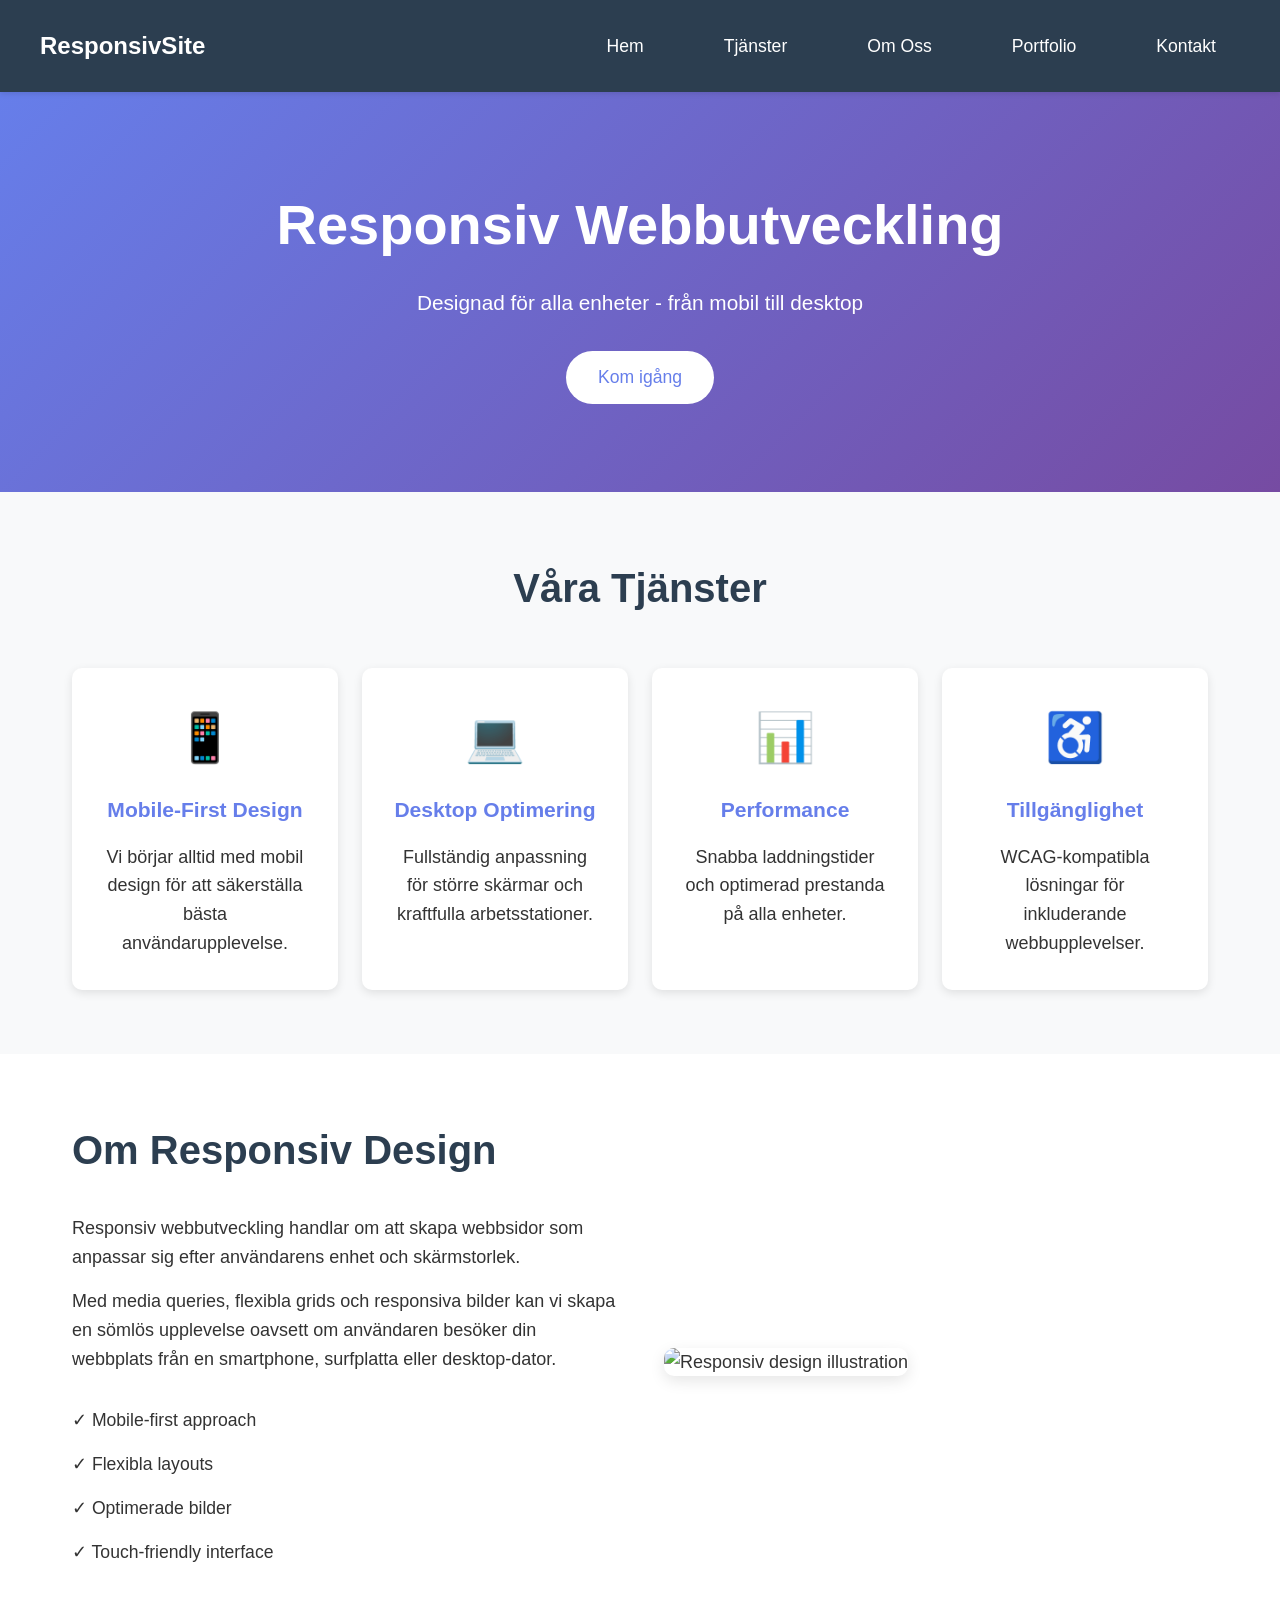
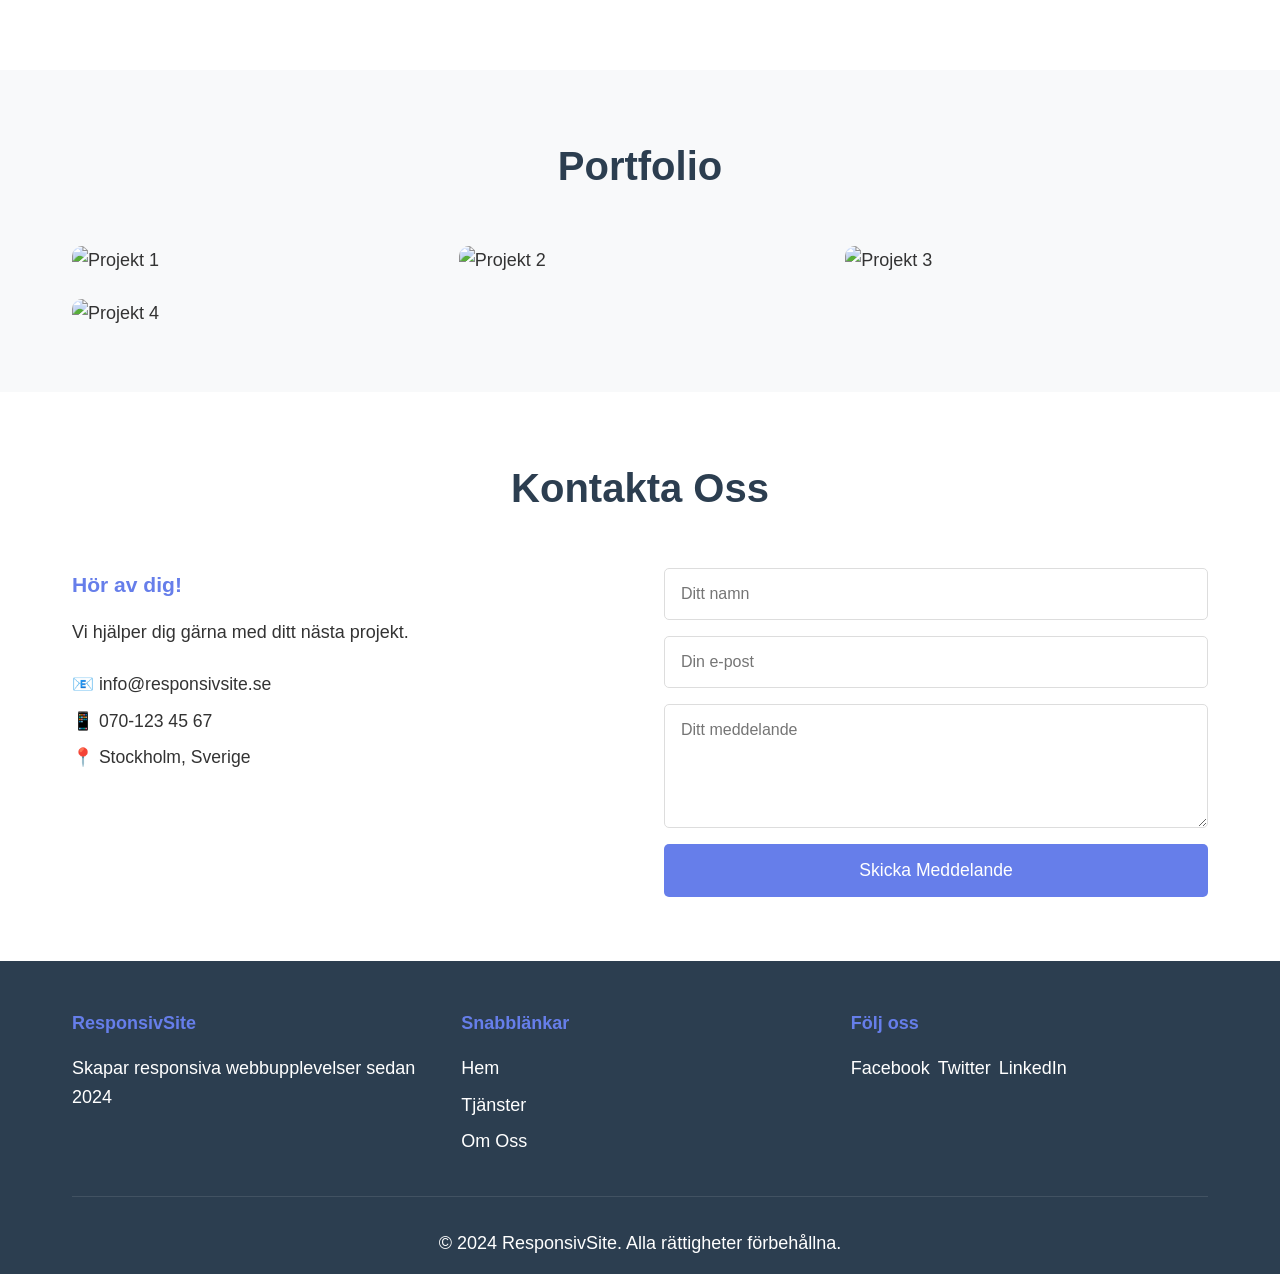
==== ovning5-responsiv-design/index.html @ 52dab15e "Add 5 complete HTML/CSS exercises for YH students Co-authored-by: NordinsProjekt <82381561+NordinsPr" ====
<!DOCTYPE html>
<html lang="sv">
<head>
    <meta charset="UTF-8">
    <meta name="viewport" content="width=device-width, initial-scale=1.0">
    <meta name="description" content="En responsiv webbsida byggd med mobile-first approach">
    <title>Responsiv Design Övning</title>
    <link rel="stylesheet" href="style.css">
</head>
<body>
    <!-- Skip to content för tillgänglighet -->
    <a href="#main-content" class="skip-link">Hoppa till huvudinnehåll</a>

    <!-- Responsiv Navigation -->
    <nav class="navbar">
        <div class="nav-container">
            <div class="nav-brand">ResponsivSite</div>
            
            <!-- Hamburger Menu Button -->
            <button class="hamburger" id="hamburger" aria-label="Toggle navigation">
                <span class="hamburger-line"></span>
                <span class="hamburger-line"></span>
                <span class="hamburger-line"></span>
            </button>

            <!-- Navigation Menu -->
            <ul class="nav-menu" id="nav-menu">
                <li><a href="#home">Hem</a></li>
                <li><a href="#services">Tjänster</a></li>
                <li><a href="#about">Om Oss</a></li>
                <li><a href="#portfolio">Portfolio</a></li>
                <li><a href="#contact">Kontakt</a></li>
            </ul>
        </div>
    </nav>

    <!-- Hero Section -->
    <section class="hero" id="home">
        <div class="hero-content">
            <h1>Responsiv Webbutveckling</h1>
            <p class="hero-text">Designad för alla enheter - från mobil till desktop</p>
            <button class="cta-button">Kom igång</button>
        </div>
    </section>

    <!-- Main Content -->
    <main id="main-content">
        <!-- Services Section -->
        <section class="services" id="services">
            <div class="container">
                <h2>Våra Tjänster</h2>
                <div class="services-grid">
                    <div class="service-card">
                        <div class="service-icon">📱</div>
                        <h3>Mobile-First Design</h3>
                        <p>Vi börjar alltid med mobil design för att säkerställa bästa användarupplevelse.</p>
                    </div>
                    <div class="service-card">
                        <div class="service-icon">💻</div>
                        <h3>Desktop Optimering</h3>
                        <p>Fullständig anpassning för större skärmar och kraftfulla arbetsstationer.</p>
                    </div>
                    <div class="service-card">
                        <div class="service-icon">📊</div>
                        <h3>Performance</h3>
                        <p>Snabba laddningstider och optimerad prestanda på alla enheter.</p>
                    </div>
                    <div class="service-card">
                        <div class="service-icon">♿</div>
                        <h3>Tillgänglighet</h3>
                        <p>WCAG-kompatibla lösningar för inkluderande webbupplevelser.</p>
                    </div>
                </div>
            </div>
        </section>

        <!-- About Section -->
        <section class="about" id="about">
            <div class="container">
                <div class="about-content">
                    <div class="about-text">
                        <h2>Om Responsiv Design</h2>
                        <p>Responsiv webbutveckling handlar om att skapa webbsidor som anpassar sig efter användarens enhet och skärmstorlek.</p>
                        <p>Med media queries, flexibla grids och responsiva bilder kan vi skapa en sömlös upplevelse oavsett om användaren besöker din webbplats från en smartphone, surfplatta eller desktop-dator.</p>
                        <ul class="feature-list">
                            <li>✓ Mobile-first approach</li>
                            <li>✓ Flexibla layouts</li>
                            <li>✓ Optimerade bilder</li>
                            <li>✓ Touch-friendly interface</li>
                        </ul>
                    </div>
                    <div class="about-image">
                        <img src="https://via.placeholder.com/600x400/667eea/ffffff?text=Responsiv+Design" alt="Responsiv design illustration">
                    </div>
                </div>
            </div>
        </section>

        <!-- Portfolio/Gallery Section -->
        <section class="portfolio" id="portfolio">
            <div class="container">
                <h2>Portfolio</h2>
                <div class="portfolio-grid">
                    <div class="portfolio-item">
                        <img src="https://via.placeholder.com/400x300/3498db/ffffff?text=Projekt+1" alt="Projekt 1">
                        <div class="portfolio-overlay">
                            <h3>E-handel</h3>
                            <p>Mobilanpassad webshop</p>
                        </div>
                    </div>
                    <div class="portfolio-item">
                        <img src="https://via.placeholder.com/400x300/2ecc71/ffffff?text=Projekt+2" alt="Projekt 2">
                        <div class="portfolio-overlay">
                            <h3>Corporate</h3>
                            <p>Företagswebbplats</p>
                        </div>
                    </div>
                    <div class="portfolio-item">
                        <img src="https://via.placeholder.com/400x300/e74c3c/ffffff?text=Projekt+3" alt="Projekt 3">
                        <div class="portfolio-overlay">
                            <h3>Portfolio</h3>
                            <p>Personlig portfolio</p>
                        </div>
                    </div>
                    <div class="portfolio-item">
                        <img src="https://via.placeholder.com/400x300/f39c12/ffffff?text=Projekt+4" alt="Projekt 4">
                        <div class="portfolio-overlay">
                            <h3>Blog</h3>
                            <p>Responsiv blogg</p>
                        </div>
                    </div>
                </div>
            </div>
        </section>

        <!-- Contact Section -->
        <section class="contact" id="contact">
            <div class="container">
                <h2>Kontakta Oss</h2>
                <div class="contact-content">
                    <div class="contact-info">
                        <h3>Hör av dig!</h3>
                        <p>Vi hjälper dig gärna med ditt nästa projekt.</p>
                        <div class="contact-details">
                            <p>📧 info@responsivsite.se</p>
                            <p>📱 070-123 45 67</p>
                            <p>📍 Stockholm, Sverige</p>
                        </div>
                    </div>
                    <form class="contact-form">
                        <input type="text" placeholder="Ditt namn" required>
                        <input type="email" placeholder="Din e-post" required>
                        <textarea placeholder="Ditt meddelande" rows="5" required></textarea>
                        <button type="submit" class="submit-button">Skicka Meddelande</button>
                    </form>
                </div>
            </div>
        </section>
    </main>

    <!-- Footer -->
    <footer class="footer">
        <div class="container">
            <div class="footer-content">
                <div class="footer-section">
                    <h4>ResponsivSite</h4>
                    <p>Skapar responsiva webbupplevelser sedan 2024</p>
                </div>
                <div class="footer-section">
                    <h4>Snabblänkar</h4>
                    <ul>
                        <li><a href="#home">Hem</a></li>
                        <li><a href="#services">Tjänster</a></li>
                        <li><a href="#about">Om Oss</a></li>
                    </ul>
                </div>
                <div class="footer-section">
                    <h4>Följ oss</h4>
                    <div class="social-links">
                        <a href="#">Facebook</a>
                        <a href="#">Twitter</a>
                        <a href="#">LinkedIn</a>
                    </div>
                </div>
            </div>
            <div class="footer-bottom">
                <p>&copy; 2024 ResponsivSite. Alla rättigheter förbehållna.</p>
            </div>
        </div>
    </footer>

    <script src="script.js"></script>
</body>
</html>
---- ovning5-responsiv-design/style.css ----
/* CSS Reset och grundläggande styling */
* {
    margin: 0;
    padding: 0;
    box-sizing: border-box;
}

:root {
    --primary-color: #667eea;
    --secondary-color: #764ba2;
    --dark-color: #2c3e50;
    --light-color: #f8f9fa;
    --text-color: #333;
    --white: #ffffff;
}

html {
    font-size: 16px;
    scroll-behavior: smooth;
}

body {
    font-family: -apple-system, BlinkMacSystemFont, 'Segoe UI', Roboto, Oxygen, Ubuntu, Cantarell, sans-serif;
    line-height: 1.6;
    color: var(--text-color);
}

/* Skip Link för tillgänglighet */
.skip-link {
    position: absolute;
    top: -40px;
    left: 0;
    background: var(--primary-color);
    color: white;
    padding: 8px;
    text-decoration: none;
    z-index: 100;
}

.skip-link:focus {
    top: 0;
}

/* Container */
.container {
    width: 100%;
    padding: 0 1rem;
    margin: 0 auto;
}

/* Navigation - Mobile First */
.navbar {
    background-color: var(--dark-color);
    padding: 1rem;
    position: sticky;
    top: 0;
    z-index: 1000;
    box-shadow: 0 2px 5px rgba(0, 0, 0, 0.1);
}

.nav-container {
    display: flex;
    justify-content: space-between;
    align-items: center;
    max-width: 1200px;
    margin: 0 auto;
}

.nav-brand {
    color: var(--white);
    font-size: 1.5rem;
    font-weight: bold;
}

/* Hamburger Menu - Mobil */
.hamburger {
    display: flex;
    flex-direction: column;
    gap: 4px;
    background: none;
    border: none;
    cursor: pointer;
    padding: 0.5rem;
}

.hamburger-line {
    width: 25px;
    height: 3px;
    background-color: var(--white);
    transition: all 0.3s ease;
}

.hamburger.active .hamburger-line:nth-child(1) {
    transform: rotate(45deg) translate(5px, 5px);
}

.hamburger.active .hamburger-line:nth-child(2) {
    opacity: 0;
}

.hamburger.active .hamburger-line:nth-child(3) {
    transform: rotate(-45deg) translate(7px, -6px);
}

/* Navigation Menu - Mobil */
.nav-menu {
    position: absolute;
    top: 100%;
    left: 0;
    width: 100%;
    background-color: var(--dark-color);
    list-style: none;
    padding: 1rem 0;
    display: none;
    flex-direction: column;
}

.nav-menu.active {
    display: flex;
}

.nav-menu li {
    padding: 0.5rem 1rem;
}

.nav-menu a {
    color: var(--white);
    text-decoration: none;
    font-size: 1.1rem;
    display: block;
    padding: 0.5rem;
    transition: color 0.3s ease;
}

.nav-menu a:hover {
    color: var(--primary-color);
}

/* Hero Section */
.hero {
    background: linear-gradient(135deg, var(--primary-color) 0%, var(--secondary-color) 100%);
    color: var(--white);
    padding: 4rem 1rem;
    text-align: center;
    min-height: 400px;
    display: flex;
    align-items: center;
    justify-content: center;
}

.hero h1 {
    font-size: clamp(2rem, 5vw, 3.5rem);
    margin-bottom: 1rem;
}

.hero-text {
    font-size: clamp(1rem, 3vw, 1.3rem);
    margin-bottom: 2rem;
}

.cta-button {
    background-color: var(--white);
    color: var(--primary-color);
    padding: 1rem 2rem;
    font-size: 1.1rem;
    border: none;
    border-radius: 50px;
    cursor: pointer;
    transition: transform 0.3s ease;
    min-height: 44px;
    min-width: 44px;
}

.cta-button:hover {
    transform: translateY(-3px);
}

/* Services Section */
.services {
    padding: 4rem 1rem;
    background-color: var(--light-color);
}

.services h2 {
    text-align: center;
    font-size: clamp(1.8rem, 4vw, 2.5rem);
    margin-bottom: 3rem;
    color: var(--dark-color);
}

.services-grid {
    display: grid;
    grid-template-columns: 1fr;
    gap: 1.5rem;
    max-width: 1200px;
    margin: 0 auto;
}

.service-card {
    background-color: var(--white);
    padding: 2rem;
    border-radius: 10px;
    text-align: center;
    box-shadow: 0 3px 10px rgba(0, 0, 0, 0.1);
    transition: transform 0.3s ease;
}

.service-card:hover {
    transform: translateY(-5px);
}

.service-icon {
    font-size: 3rem;
    margin-bottom: 1rem;
}

.service-card h3 {
    color: var(--primary-color);
    margin-bottom: 1rem;
}

/* About Section */
.about {
    padding: 4rem 1rem;
}

.about h2 {
    font-size: clamp(1.8rem, 4vw, 2.5rem);
    margin-bottom: 2rem;
    color: var(--dark-color);
}

.about-content {
    max-width: 1200px;
    margin: 0 auto;
}

.about-text {
    margin-bottom: 2rem;
}

.about-text p {
    margin-bottom: 1rem;
}

.feature-list {
    list-style: none;
    margin-top: 1.5rem;
}

.feature-list li {
    padding: 0.5rem 0;
    font-size: 1.1rem;
}

.about-image img {
    width: 100%;
    border-radius: 10px;
    box-shadow: 0 5px 15px rgba(0, 0, 0, 0.1);
}

/* Portfolio Section */
.portfolio {
    padding: 4rem 1rem;
    background-color: var(--light-color);
}

.portfolio h2 {
    text-align: center;
    font-size: clamp(1.8rem, 4vw, 2.5rem);
    margin-bottom: 3rem;
    color: var(--dark-color);
}

.portfolio-grid {
    display: grid;
    grid-template-columns: 1fr;
    gap: 1.5rem;
    max-width: 1200px;
    margin: 0 auto;
}

.portfolio-item {
    position: relative;
    overflow: hidden;
    border-radius: 10px;
    cursor: pointer;
}

.portfolio-item img {
    width: 100%;
    display: block;
    transition: transform 0.3s ease;
}

.portfolio-overlay {
    position: absolute;
    top: 0;
    left: 0;
    width: 100%;
    height: 100%;
    background: rgba(102, 126, 234, 0.9);
    color: var(--white);
    display: flex;
    flex-direction: column;
    justify-content: center;
    align-items: center;
    opacity: 0;
    transition: opacity 0.3s ease;
}

.portfolio-item:hover .portfolio-overlay {
    opacity: 1;
}

.portfolio-item:hover img {
    transform: scale(1.1);
}

/* Contact Section */
.contact {
    padding: 4rem 1rem;
}

.contact h2 {
    text-align: center;
    font-size: clamp(1.8rem, 4vw, 2.5rem);
    margin-bottom: 3rem;
    color: var(--dark-color);
}

.contact-content {
    max-width: 1200px;
    margin: 0 auto;
}

.contact-info {
    margin-bottom: 2rem;
}

.contact-info h3 {
    color: var(--primary-color);
    margin-bottom: 1rem;
}

.contact-details {
    margin-top: 1.5rem;
}

.contact-details p {
    margin-bottom: 0.5rem;
    font-size: 1.1rem;
}

.contact-form {
    display: flex;
    flex-direction: column;
    gap: 1rem;
}

.contact-form input,
.contact-form textarea {
    padding: 1rem;
    border: 1px solid #ddd;
    border-radius: 5px;
    font-family: inherit;
    font-size: 1rem;
}

.submit-button {
    background-color: var(--primary-color);
    color: var(--white);
    padding: 1rem 2rem;
    border: none;
    border-radius: 5px;
    cursor: pointer;
    font-size: 1.1rem;
    transition: background-color 0.3s ease;
    min-height: 44px;
}

.submit-button:hover {
    background-color: var(--secondary-color);
}

/* Footer */
.footer {
    background-color: var(--dark-color);
    color: var(--white);
    padding: 3rem 1rem 1rem;
}

.footer-content {
    display: grid;
    grid-template-columns: 1fr;
    gap: 2rem;
    max-width: 1200px;
    margin: 0 auto 2rem;
}

.footer-section h4 {
    color: var(--primary-color);
    margin-bottom: 1rem;
}

.footer-section ul {
    list-style: none;
}

.footer-section ul li {
    margin-bottom: 0.5rem;
}

.footer-section a {
    color: var(--white);
    text-decoration: none;
    transition: color 0.3s ease;
}

.footer-section a:hover {
    color: var(--primary-color);
}

.social-links {
    display: flex;
    flex-direction: column;
    gap: 0.5rem;
}

.footer-bottom {
    text-align: center;
    padding-top: 2rem;
    border-top: 1px solid rgba(255, 255, 255, 0.1);
}

/* TABLET - Media Queries (768px+) */
@media (min-width: 768px) {
    .container {
        padding: 0 2rem;
    }

    /* Hide hamburger on tablet+ */
    .hamburger {
        display: none;
    }

    /* Show navigation menu */
    .nav-menu {
        position: static;
        width: auto;
        display: flex;
        flex-direction: row;
        padding: 0;
        gap: 2rem;
    }

    .services-grid {
        grid-template-columns: repeat(2, 1fr);
    }

    .about-content {
        display: grid;
        grid-template-columns: 1fr 1fr;
        gap: 3rem;
        align-items: center;
    }

    .portfolio-grid {
        grid-template-columns: repeat(2, 1fr);
    }

    .contact-content {
        display: grid;
        grid-template-columns: 1fr 1fr;
        gap: 3rem;
    }

    .footer-content {
        grid-template-columns: repeat(3, 1fr);
    }

    .social-links {
        flex-direction: row;
    }
}

/* DESKTOP - Media Queries (1024px+) */
@media (min-width: 1024px) {
    .container {
        max-width: 1200px;
    }

    .services-grid {
        grid-template-columns: repeat(4, 1fr);
    }

    .portfolio-grid {
        grid-template-columns: repeat(3, 1fr);
    }

    /* Larger text for desktop */
    body {
        font-size: 18px;
    }
}

/* LARGE DESKTOP */
@media (min-width: 1440px) {
    .hero {
        min-height: 600px;
    }

    .portfolio-grid {
        grid-template-columns: repeat(4, 1fr);
    }
}
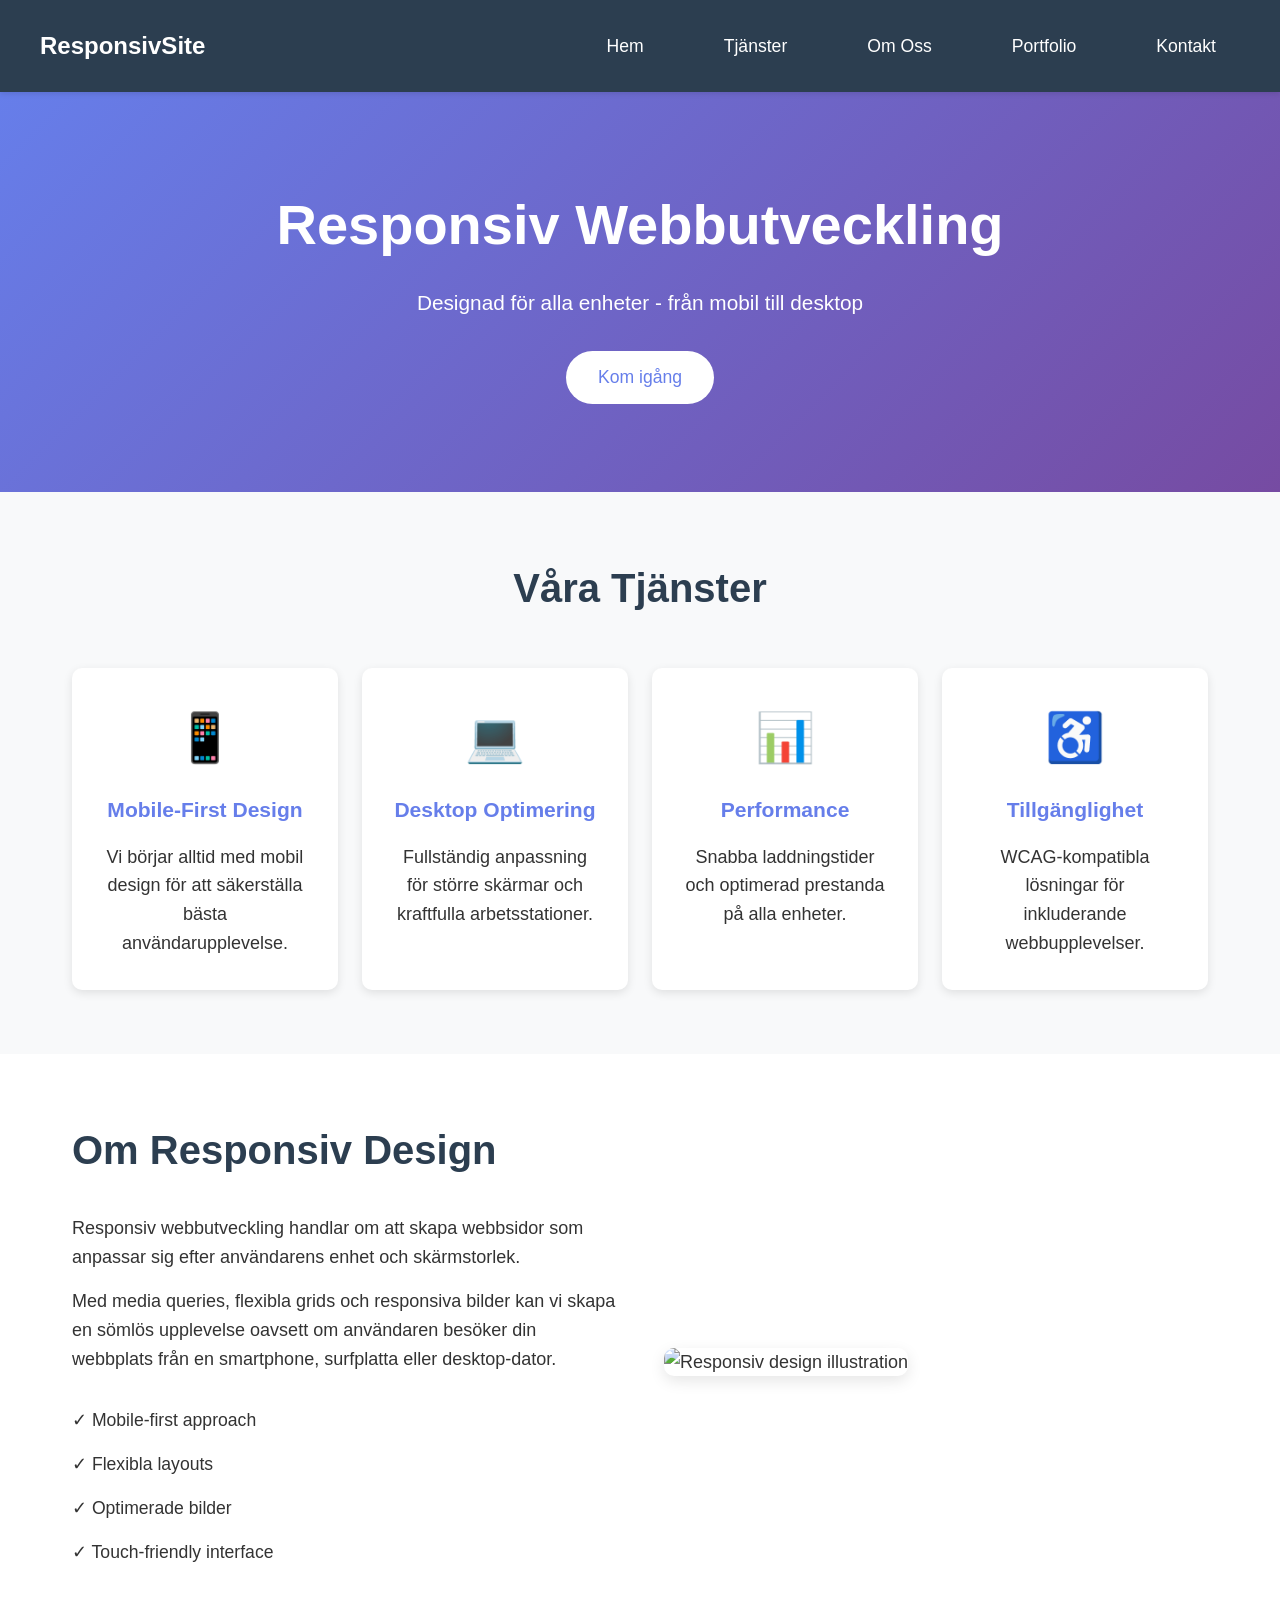
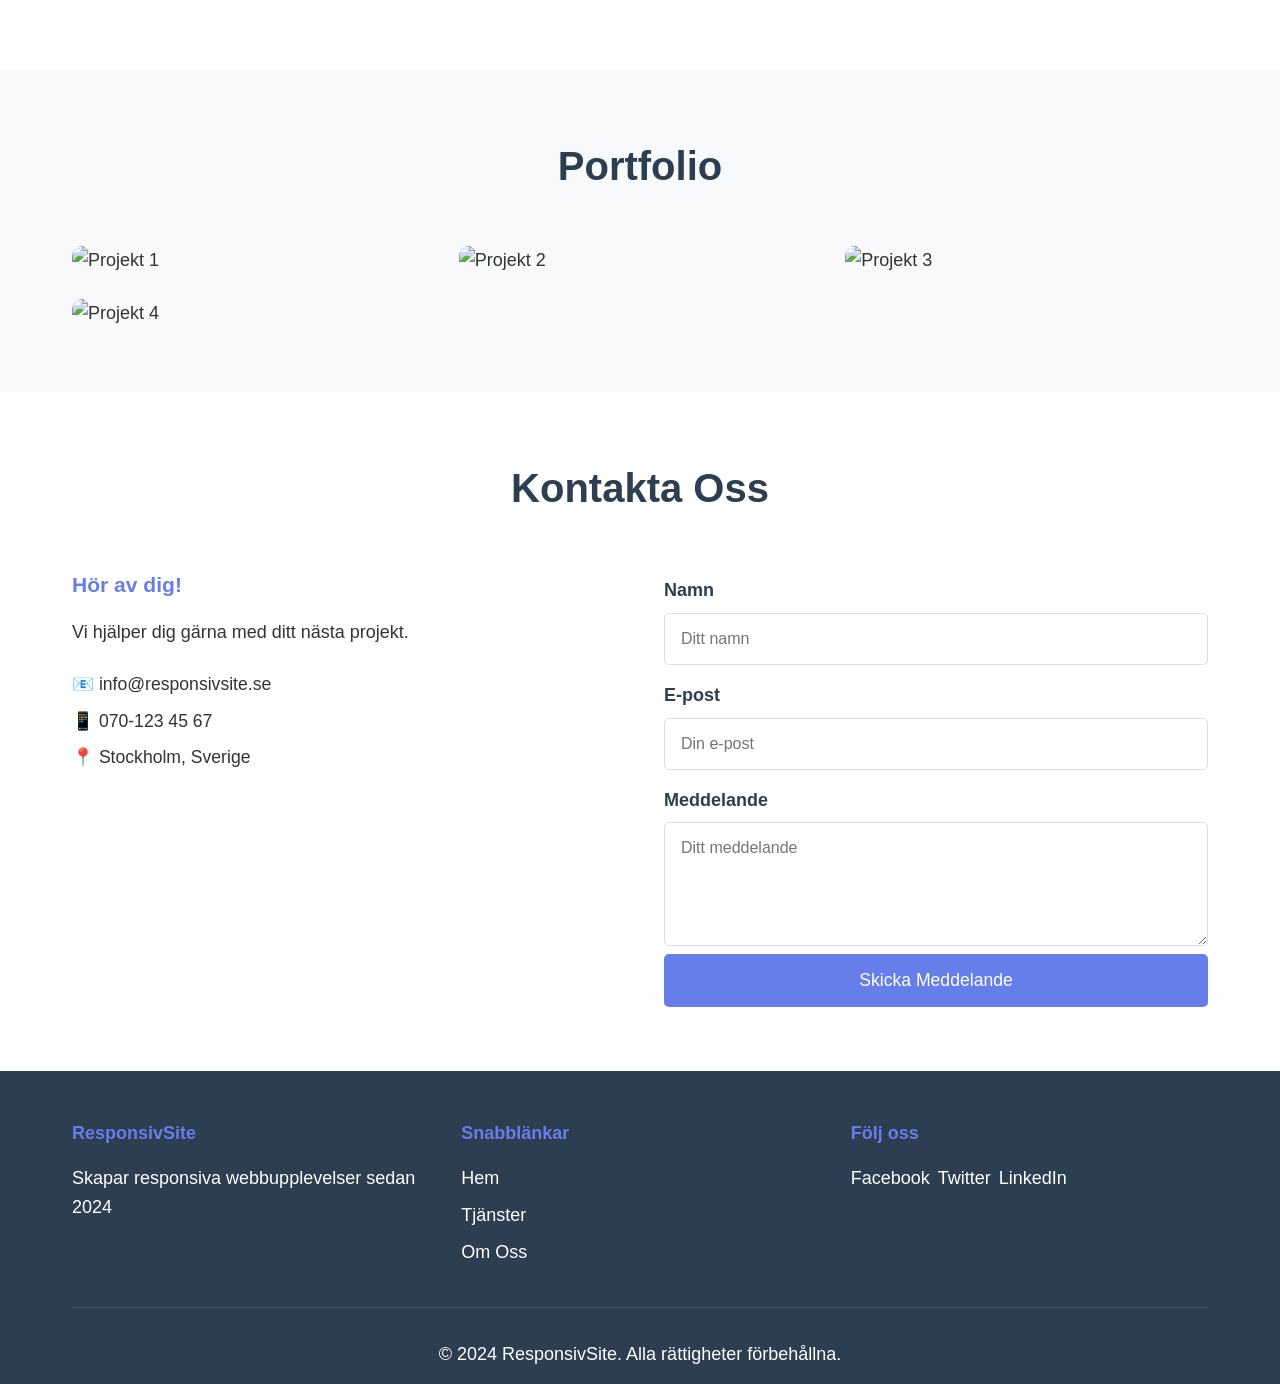
==== commit 0b071ddb: "Fix accessibility: Add proper labels to contact form Co-authored-by: NordinsProjekt <82381561+Nordin" ====
--- a/ovning5-responsiv-design/index.html
+++ b/ovning5-responsiv-design/index.html
@@ -148,9 +148,12 @@
                         </div>
                     </div>
                     <form class="contact-form">
-                        <input type="text" placeholder="Ditt namn" required>
-                        <input type="email" placeholder="Din e-post" required>
-                        <textarea placeholder="Ditt meddelande" rows="5" required></textarea>
+                        <label for="name">Namn</label>
+                        <input type="text" id="name" placeholder="Ditt namn" required>
+                        <label for="email">E-post</label>
+                        <input type="email" id="email" placeholder="Din e-post" required>
+                        <label for="message">Meddelande</label>
+                        <textarea id="message" placeholder="Ditt meddelande" rows="5" required></textarea>
                         <button type="submit" class="submit-button">Skicka Meddelande</button>
                     </form>
                 </div>
--- a/ovning5-responsiv-design/style.css
+++ b/ovning5-responsiv-design/style.css
@@ -355,7 +355,13 @@
 .contact-form {
     display: flex;
     flex-direction: column;
-    gap: 1rem;
+    gap: 0.5rem;
+}
+
+.contact-form label {
+    font-weight: 600;
+    color: var(--dark-color);
+    margin-top: 0.5rem;
 }
 
 .contact-form input,
